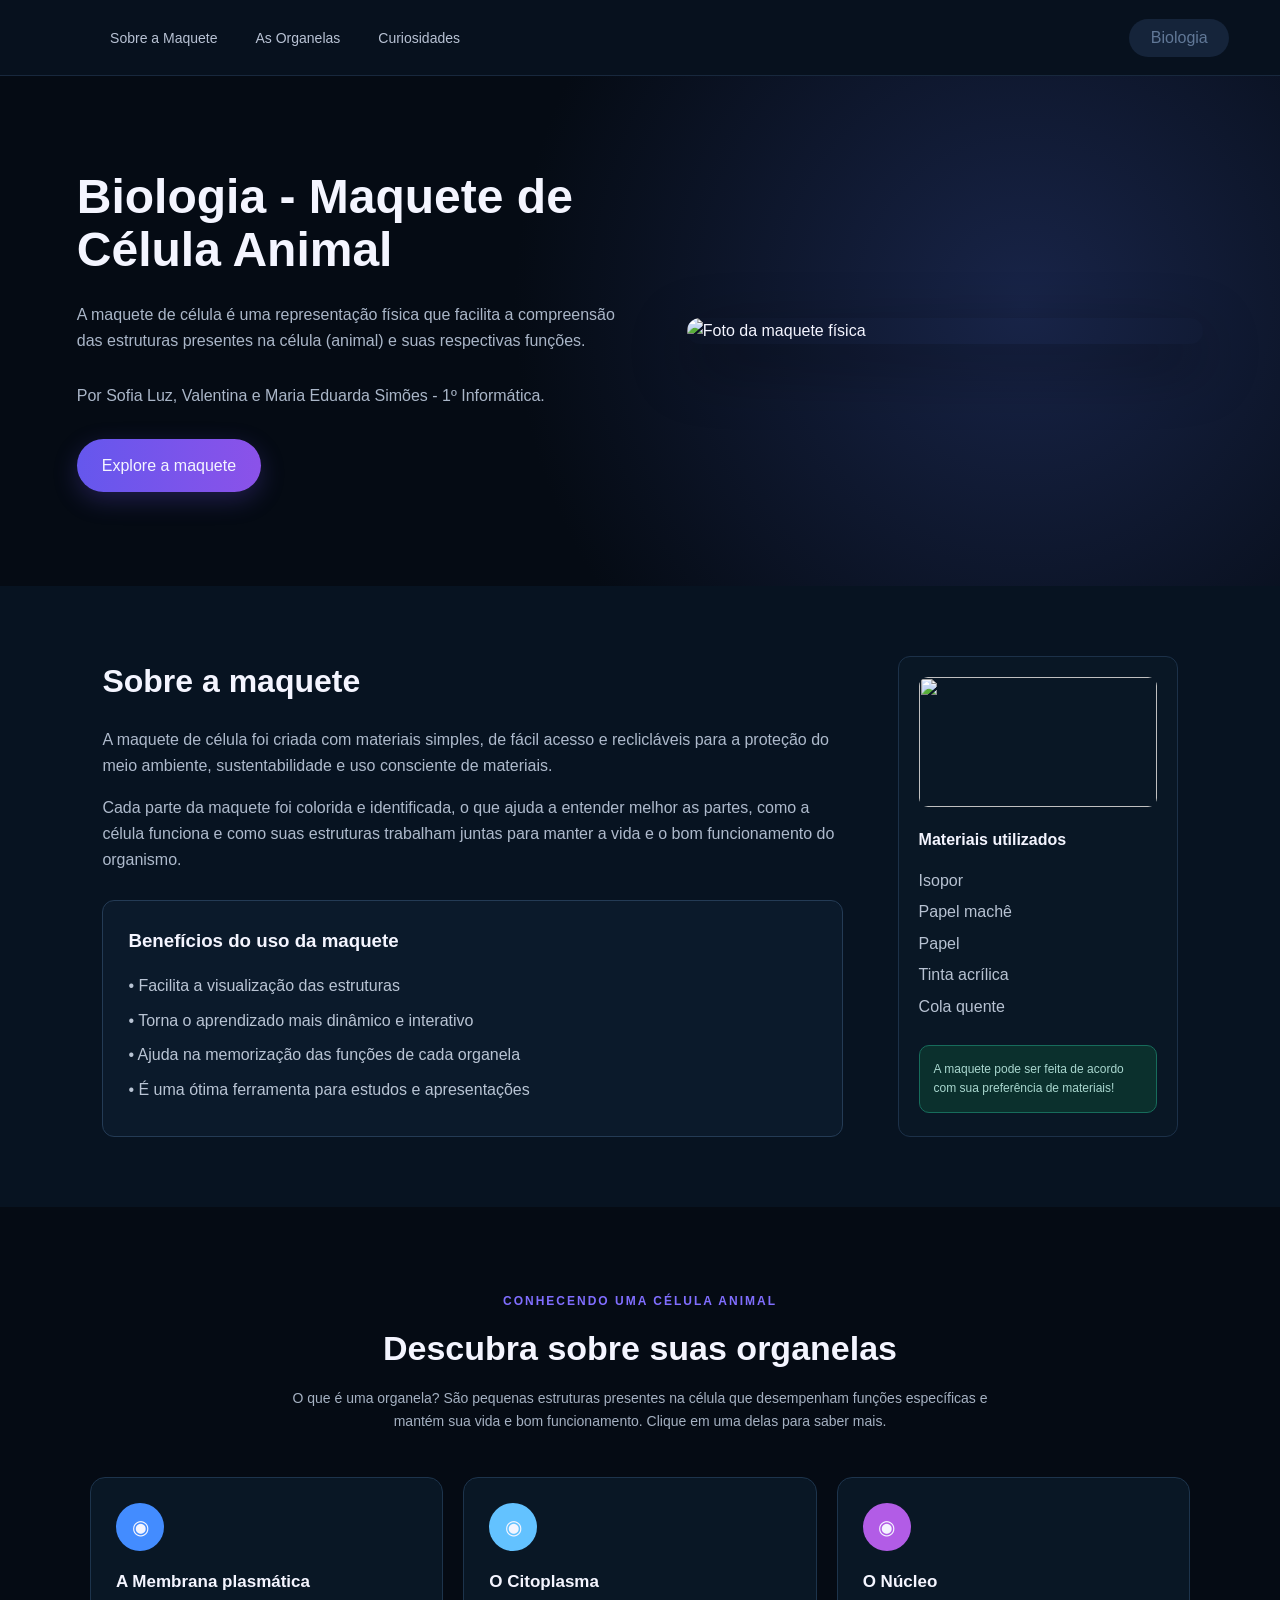
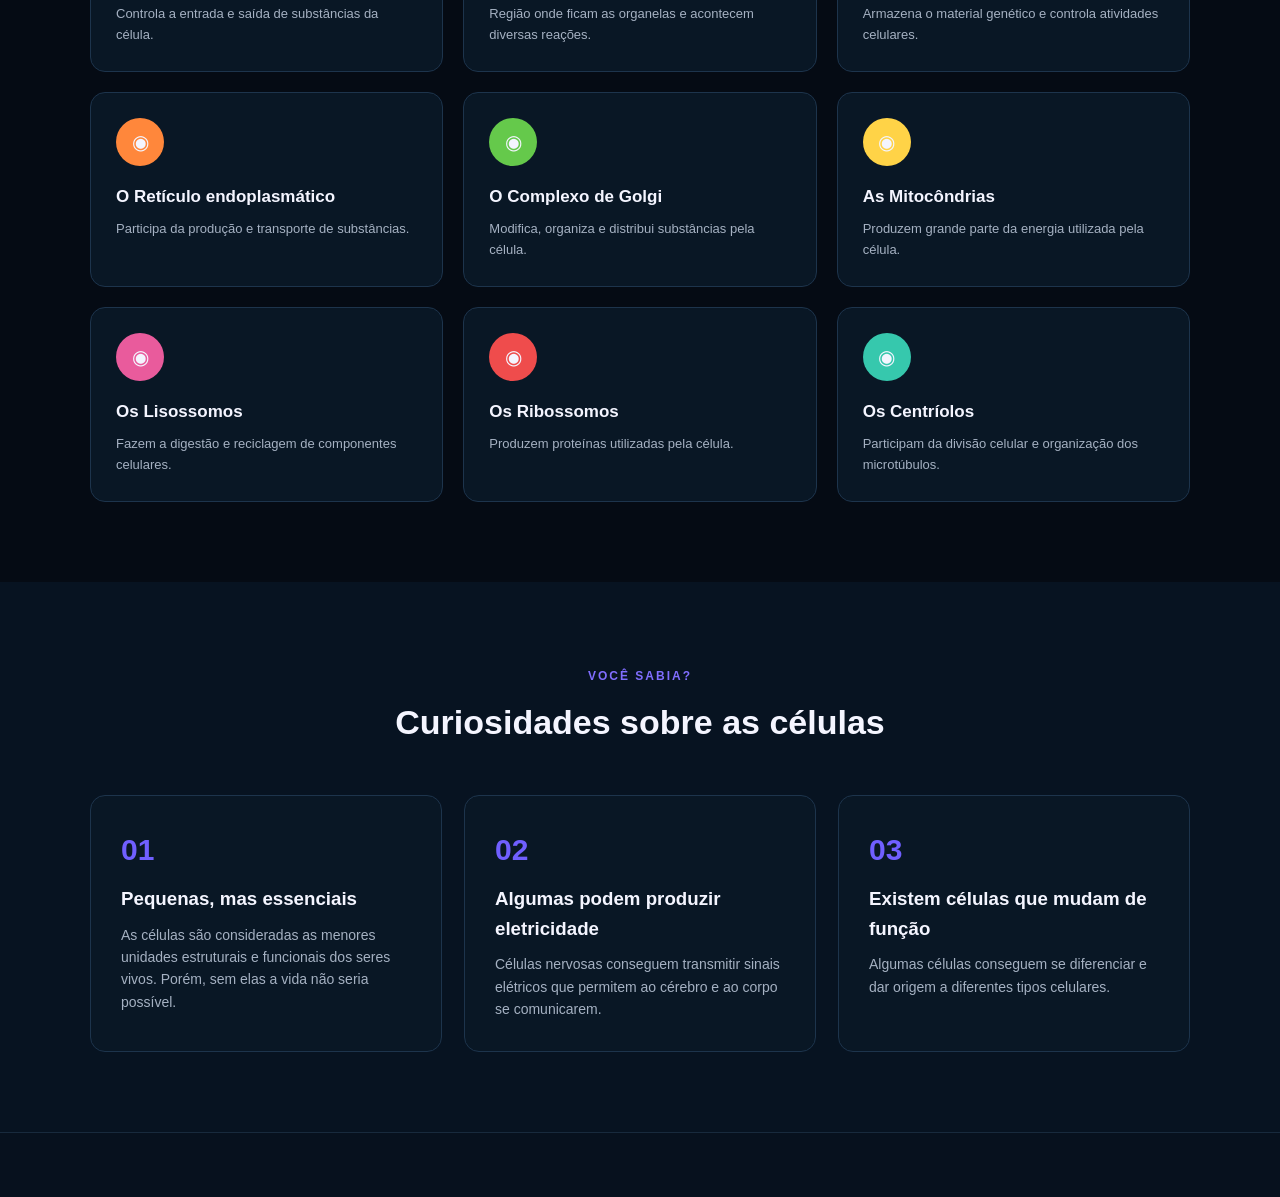
==== corpo/index.html @ db9c807b "maquete de biologia" ====
<!DOCTYPE html>
<html lang="pt-br">

<head>
    <meta charset="UTF-8">
    <meta name="viewport" content="width=device-width, initial-scale=1.0">

    <title>Maquete de Biologia</title>

    <link rel="stylesheet" href="/corpo/style.css">
</head>

<body>

    <header>

        <nav>
            <ul>
                <li><a href="#maquete">Sobre a Maquete</a></li>
                <li><a href="#organelas">As Organelas</a></li>
                <li><a href="#curiosidades">Curiosidades</a></li>
            </ul>
        </nav>

        <div class="busca">
            <p>Biologia</p>
        </div>

    </header>


    <main>

        <section id="inicio" class="hero">

            <div class="hero-texto">
                <h2>
                    Biologia - Maquete de Célula Animal
                </h2>

                <p>
                    A maquete de célula é uma representação física que
                    facilita a compreensão das estruturas presentes na célula (animal)
                    e suas respectivas funções.
                </p>
                <p>
                    Por Sofia Luz, Valentina e Maria Eduarda Simões - 1º Informática.
                </p>

                <a href="#maquete" class="botao">
                    Explore a maquete
                </a>

            </div>


            <div class="hero-imagem">

                <img
                    src="imagens/maquete-celula.jpg"
                    alt="Foto da maquete física">

            </div>

        </section>


        <section id="maquete" class="conteudo-principal">

            <div class="sobre">

                <h2>Sobre a maquete</h2>

                <p>
                    A maquete de célula foi criada com materiais simples,
                    de fácil acesso e reclicláveis para a proteção do
                    meio ambiente, sustentabilidade e uso consciente de materiais.
                </p>

                <p>
                    Cada parte da maquete foi colorida e identificada,
                    o que ajuda a entender melhor as partes, como a célula funciona
                    e como suas estruturas trabalham juntas para manter
                    a vida e o bom funcionamento do organismo.
                </p>

                <div class="caixa-explicacao">

                    <h3>
                        Benefícios do uso da maquete
                    </h3>

                    <ul>
                        <li>• Facilita a visualização das estruturas</li>
                        <li>• Torna o aprendizado mais dinâmico e interativo</li>
                        <li>• Ajuda na memorização das funções de cada organela</li>
                        <li>• É uma ótima ferramenta para estudos e apresentações</li>
                    </ul>

                </div>

            </div>


            <aside class="informacoes">

                <div class="foto-pequena">

                    <img
                        src="imagens/maquete-celula.jpg"

                </div>

                <div class="materiais">

                    <h3>
                        Materiais utilizados
                    </h3>

                    <ul>
                        <li>Isopor</li>
                        <li>Papel machê</li>
                        <li>Papel</li>
                        <li>Tinta acrílica</li>
                        <li>Cola quente</li>
                    </ul>

                </div>

                <div class="aviso">

                    <p>
                        A maquete pode ser feita de acordo com sua
                        preferência de materiais!
                    </p>

                </div>

            </aside>

        </section>


        <section id="organelas" class="secao-organela">

            <div class="titulo-secao">

                <span>CONHECENDO UMA CÉLULA ANIMAL</span>

                <h2>Descubra sobre suas organelas</h2>

                <p>
                    O que é uma organela? São pequenas estruturas presentes na célula que
                    desempenham funções específicas e mantém sua vida e bom funcionamento. Clique em uma delas para saber mais.
                </p>

            </div>


            <div class="cards-organelas">

                <a href="#popup-membrana" class="card-organela">

                    <span class="icone-organela azul">◉</span>

                    <h3>A Membrana plasmática</h3>

                    <p>
                        Controla a entrada e saída de substâncias da célula.
                    </p>

                </a>


                <a href="#popup-citoplasma" class="card-organela">

                    <span class="icone-organela azul-claro">◉</span>

                    <h3>O Citoplasma</h3>

                    <p>
                        Região onde ficam as organelas e acontecem diversas reações.
                    </p>

                </a>


                <a href="#popup-nucleo" class="card-organela">

                    <span class="icone-organela roxa">◉</span>

                    <h3>O Núcleo</h3>

                    <p>
                        Armazena o material genético e controla atividades celulares.
                    </p>

                </a>


                <a href="#popup-reticulo" class="card-organela">

                    <span class="icone-organela laranja">◉</span>

                    <h3>O Retículo endoplasmático</h3>

                    <p>
                        Participa da produção e transporte de substâncias.
                    </p>

                </a>


                <a href="#popup-golgi" class="card-organela">

                    <span class="icone-organela verde">◉</span>

                    <h3>O Complexo de Golgi</h3>

                    <p>
                        Modifica, organiza e distribui substâncias pela célula.
                    </p>

                </a>


                <a href="#popup-mitocondria" class="card-organela">

                    <span class="icone-organela amarela">◉</span>

                    <h3>As Mitocôndrias</h3>

                    <p>
                        Produzem grande parte da energia utilizada pela célula.
                    </p>

                </a>


                <a href="#popup-lisossomos" class="card-organela">

                    <span class="icone-organela rosa">◉</span>

                    <h3>Os Lisossomos</h3>

                    <p>
                        Fazem a digestão e reciclagem de componentes celulares.
                    </p>

                </a>


                <a href="#popup-ribossomos" class="card-organela">

                    <span class="icone-organela vermelha">◉</span>

                    <h3>Os Ribossomos</h3>

                    <p>
                        Produzem proteínas utilizadas pela célula.
                    </p>

                </a>


                <a href="#popup-centriolos" class="card-organela">

                    <span class="icone-organela turquesa">◉</span>

                    <h3>Os Centríolos</h3>

                    <p>
                        Participam da divisão celular e organização dos microtúbulos.
                    </p>

                </a>

            </div>

        </section>


        <section id="curiosidades" class="curiosidades">

            <div class="titulo-secao">

                <span>VOCÊ SABIA?</span>

                <h2>Curiosidades sobre as células</h2>

            </div>


            <div class="curiosidades-grid">

                <div class="curiosidade">

                    <span>01</span>

                    <h3>Pequenas, mas essenciais</h3>

                    <p>
                        As células são consideradas as menores unidades
                        estruturais e funcionais dos seres vivos. Porém, sem elas a vida não seria possível.
                    </p>

                </div>


                <div class="curiosidade">

                    <span>02</span>

                    <h3>Algumas podem produzir eletricidade</h3>

                    <p>
                        Células nervosas conseguem transmitir sinais elétricos
                        que permitem ao cérebro e ao corpo se comunicarem.
                    </p>

                </div>


                <div class="curiosidade">

                    <span>03</span>

                    <h3>Existem células que mudam de função</h3>

                    <p>
                        Algumas células conseguem se diferenciar
                        e dar origem a diferentes tipos celulares.
                    </p>

                </div>

            </div>

        </section>

    </main>


    <footer></footer>


    <div id="popup-membrana" class="popup-fundo">

        <div class="popup">

            <a href="#organelas" class="fechar-popup">×</a>

            <div class="popup-icone azul">◉</div>

            <span class="popup-categoria">ORGANELA</span>

            <h2>A Membrana plasmática</h2>

            <p>
                É responsável por envolver e proteger a célula, além de 
                controlar quais substâncias podem entrar e sair dela. 
                Ela ajuda a manter o equilíbrio interno da célula.
            </p>

        </div>

    </div>


    <div id="popup-citoplasma" class="popup-fundo">

        <div class="popup">

            <a href="#organelas" class="fechar-popup">×</a>

            <div class="popup-icone azul-claro">◉</div>

            <span class="popup-categoria">ESTRUTURA CELULAR</span>

            <h2>O Citoplasma</h2>

            <p>
                É a região localizada entre a membrana plasmática e 
                o núcleo. Nele ficam as organelas e acontecem diversas 
                reações químicas importantes para o funcionamento da célula.
            </p>

        </div>

    </div>


    <div id="popup-nucleo" class="popup-fundo">

        <div class="popup">

            <a href="#organelas" class="fechar-popup">×</a>

            <div class="popup-icone roxa">◉</div>

            <span class="popup-categoria">ORGANELA</span>

            <h2>O Núcleo</h2>

            <p>
                Onde fica a maior parte do material genético (DNA) 
                da célula. Ele coordena diversas atividades celulares 
                e ajuda a controlar o crescimento e a reprodução celular.
            </p>

        </div>

    </div>


    <div id="popup-reticulo" class="popup-fundo">

        <div class="popup">

            <a href="#organelas" class="fechar-popup">×</a>

            <div class="popup-icone laranja">◉</div>

            <span class="popup-categoria">ORGANELA</span>

            <h2>O Retículo endoplasmático</h2>

            <p>
                É como uma rede de canais dentro da célula. 
                O retículo endoplasmático rugoso participa da produção 
                e transporte de proteínas, enquanto o liso atua principalmente 
                na produção de lipídios e em outros processos celulares.
            </p>

        </div>

    </div>


    <div id="popup-golgi" class="popup-fundo">

        <div class="popup">

            <a href="#organelas" class="fechar-popup">×</a>

            <div class="popup-icone verde">◉</div>

            <span class="popup-categoria">ORGANELA</span>

            <h2>O Complexo de Golgi</h2>

            <p>
                Recebe substâncias produzidas pela célula, 
                principalmente proteínas e lipídios, e modifica, 
                organiza e encaminha essas substâncias para diferentes 
                partes da célula ou para fora dela.
            </p>

        </div>

    </div>


    <div id="popup-mitocondria" class="popup-fundo">

        <div class="popup">

            <a href="#organelas" class="fechar-popup">×</a>

            <div class="popup-icone amarela">◉</div>

            <span class="popup-categoria">ORGANELA</span>

            <h2>As Mitocôndrias</h2>

            <p>
                São responsáveis pela maior parte da produção 
                de energia utilizada pela célula. Elas transformam 
                a energia presente nos nutrientes em uma forma que 
                a célula consegue utilizar.
            </p>

        </div>

    </div>


    <div id="popup-lisossomos" class="popup-fundo">

        <div class="popup">

            <a href="#organelas" class="fechar-popup">×</a>

            <div class="popup-icone rosa">◉</div>

            <span class="popup-categoria">ORGANELA</span>

            <h2>Os Lisossomos</h2>

            <p>
                Possuem enzimas capazes de digestionar e decompor 
                substâncias. Eles ajudam a eliminar materiais que 
                não são mais necessários e a reciclar componentes 
                da própria célula.
            </p>

        </div>

    </div>


    <div id="popup-ribossomos" class="popup-fundo">

        <div class="popup">

            <a href="#organelas" class="fechar-popup">×</a>

            <div class="popup-icone vermelha">◉</div>

            <span class="popup-categoria">ORGANELA</span>

            <h2>Os Ribossomos</h2>

            <p>
                São responsáveis pela produção de proteínas, 
                moléculas fundamentais para diversas funções do 
                organismo. Podem estar livres no citoplasma ou 
                ligados ao retículo endoplasmático.
            </p>

        </div>

    </div>


    <div id="popup-centriolos" class="popup-fundo">

        <div class="popup">

            <a href="#organelas" class="fechar-popup">×</a>

            <div class="popup-icone turquesa">◉</div>

            <span class="popup-categoria">ORGANELA</span>

            <h2>Os Centríolos</h2>

            <p>
                Eles participam da divisão celular e ajudam na 
                organização dos microtúbulos. Também estão relacionados 
                à formação de estruturas responsáveis pelo movimento de algumas células.
            </p>

        </div>

    </div>

</body>

</html>
---- corpo/style.css ----
* {
    margin: 0;
    padding: 0;
    box-sizing: border-box;
}

html {
    scroll-behavior: smooth;
}

body {
    font-family: Arial, Helvetica, sans-serif;
    background: #050b14;
    color: #f4f5ff;
    line-height: 1.6;
}

a {
    color: inherit;
    text-decoration: none;
}

ul {
    list-style: none;
}

img {
    max-width: 100%;
    display: block;
}

header {
    width: 100%;
    height: 76px;
    padding: 0 4%;
    display: flex;
    align-items: center;
    justify-content: center;
    background: #07111e;
    border-bottom: 1px solid #18283d;
    position: relative;
}

nav {
    margin-right: auto;
    margin-left: 5%;
}

nav ul {
    display: flex;
    gap: 38px;
}

nav a {
    color: #b8c2d4;
    font-size: 14px;
    transition: 0.3s;
}

nav a:hover {
    color: #ffffff;
}

.busca {
    width: 100px;
    height: 38px;
    padding: 0 22px;
    display: flex;
    align-items: center;
    background: #15243a;
    border-radius: 25px;
    color: #617897;
}

.busca input {
    width: 100%;
    border: none;
    outline: none;
    background: transparent;
    color: white;
}

.busca input::placeholder {
    color: #9ba9bd;
}

.hero {
    min-height: 510px;
    padding: 55px 6%;
    display: flex;
    align-items: center;
    justify-content: space-between;
    gap: 50px;
    background: radial-gradient(circle at 80% 45%, #182448 0%, #050b14 48%);
}

.hero-texto {
    max-width: 560px;
}

.etiqueta {
    display: inline-block;
    padding: 7px 15px;
    margin-bottom: 18px;
    border-radius: 20px;
    background: #202b68;
    color: #8fa7ff;
    font-size: 12px;
    font-weight: bold;
    letter-spacing: 0.5px;
}

.hero h2 {
    font-size: 48px;
    line-height: 1.12;
    margin-bottom: 25px;
}

.hero h2 span {
    background: linear-gradient(90deg, #58a8ff, #b45aff);
    background-clip: text;
    -webkit-background-clip: text;
    color: transparent;
}

.hero p {
    color: #aab6c8;
    font-size: 16px;
    max-width: 550px;
    margin-bottom: 30px;
}

.botao {
    display: inline-block;
    padding: 14px 25px;
    border-radius: 30px;
    background: linear-gradient(90deg, #6557ed, #8b52e9);
    box-shadow: 0 8px 25px rgba(111, 85, 238, 0.25);
    transition: 0.3s;
}

.botao:hover {
    transform: translateY(-3px);
    box-shadow: 0 12px 30px rgba(111, 85, 238, 0.4);
}

.hero-imagem {
    width: 52%;
    max-width: 650px;
    position: relative;
}

.hero-imagem img {
    width: 100%;
    max-height: 430px;
    object-fit: cover;
    border-radius: 18px;
    box-shadow: 0 20px 60px rgba(0, 0, 0, 0.45);
}

.marcacao {
    position: absolute;
    color: white;
    font-size: 14px;
    font-weight: bold;
    text-shadow: 0 2px 5px #000;
}

.nucleo {
    top: 9%;
    right: 16%;
}

.mitocondria {
    top: 28%;
    right: -3%;
}

.membrana {
    bottom: 15%;
    right: -3%;
}

.legenda-maquete {
    bottom: 9%;
    left: -8%;
}

.conteudo-principal {
    padding: 70px 8%;
    display: grid;
    grid-template-columns: 1fr 280px;
    gap: 55px;
    background: #071321;
}

.sobre h2 {
    font-size: 32px;
    margin-bottom: 20px;
}

.sobre > p {
    color: #aebacc;
    margin-bottom: 17px;
    max-width: 750px;
}

.caixa-explicacao {
    margin-top: 28px;
    padding: 25px;
    border: 1px solid #243b55;
    border-radius: 12px;
    background: #0b1a2b;
    max-width: 750px;
}

.caixa-explicacao h3 {
    margin-bottom: 17px;
}

.caixa-explicacao li {
    color: #b9c4d4;
    margin: 9px 0;
}

.informacoes {
    border: 1px solid #1c3149;
    border-radius: 12px;
    padding: 20px;
    background: #091725;
}

.foto-pequena img {
    width: 100%;
    height: 130px;
    object-fit: cover;
    border-radius: 9px;
    margin-bottom: 20px;
}

.informacoes h3 {
    font-size: 16px;
    margin-bottom: 15px;
}

.materiais li {
    color: #b7c2d2;
    margin: 6px 0;
}

.aviso {
    display: flex;
    gap: 10px;
    margin-top: 25px;
    padding: 14px;
    border: 1px solid #176c5b;
    border-radius: 10px;
    background: #0b302d;
}

.aviso span {
    font-size: 20px;
}

.aviso p {
    font-size: 12px;
    color: #a9d7cf;
}

.secao-organela {
    padding: 80px 6%;
    background: #050b14;
}

.titulo-secao {
    text-align: center;
    max-width: 700px;
    margin: 0 auto 45px;
}

.titulo-secao > span {
    color: #806eff;
    font-size: 12px;
    font-weight: bold;
    letter-spacing: 2px;
}

.titulo-secao h2 {
    font-size: 34px;
    margin: 8px 0 12px;
}

.titulo-secao p {
    color: #a5b1c2;
    font-size: 14px;
}

.cards-organelas {
    max-width: 1100px;
    margin: auto;
    display: grid;
    grid-template-columns: repeat(3, 1fr);
    gap: 20px;
}

.card-organela {
    padding: 25px;
    border: 1px solid #1d344c;
    border-radius: 15px;
    background: #091725;
    transition: 0.3s;
}

.card-organela:hover {
    transform: translateY(-5px);
    border-color: #6557ed;
    background: #0d1c2e;
    box-shadow: 0 12px 30px rgba(0, 0, 0, 0.25);
}

.icone-organela {
    width: 48px;
    height: 48px;
    margin-bottom: 17px;
    display: flex;
    align-items: center;
    justify-content: center;
    border-radius: 50%;
    font-size: 20px;
}

.card-organela h3 {
    font-size: 17px;
    margin-bottom: 9px;
}

.card-organela p {
    color: #a5b1c2;
    font-size: 13px;
}

.azul {
    background: #438cff;
}

.azul-claro {
    background: #63c2ff;
}

.roxa {
    background: #b25ce6;
}

.laranja {
    background: #ff873b;
}

.verde {
    background: #65c94b;
}

.amarela {
    background: #ffd347;
}

.rosa {
    background: #e95b9c;
}

.vermelha {
    background: #ef4c4c;
}

.turquesa {
    background: #36c8ad;
}

.curiosidades {
    padding: 80px 6%;
    background: #071321;
}

.curiosidades-grid {
    max-width: 1100px;
    margin: auto;
    display: grid;
    grid-template-columns: repeat(3, 1fr);
    gap: 22px;
}

.curiosidade {
    padding: 30px;
    border-radius: 15px;
    border: 1px solid #1d344c;
    background: #091725;
}

.curiosidade > span {
    font-size: 30px;
    font-weight: bold;
    color: #705fff;
}

.curiosidade h3 {
    margin: 10px 0;
}

.curiosidade p {
    color: #a5b1c2;
    font-size: 14px;
}

footer {
    height: 65px;
    background: #07111e;
    border-top: 1px solid #182a3d;
}

.popup-fundo {
    position: fixed;
    inset: 0;
    background: rgba(2, 7, 15, 0.78);
    backdrop-filter: blur(7px);
    display: none;
    align-items: center;
    justify-content: center;
    padding: 20px;
    z-index: 2000;
}

.popup-fundo:target {
    display: flex;
}

.popup {
    width: 100%;
    max-width: 560px;
    position: relative;
    padding: 40px;
    border: 1px solid #304967;
    border-radius: 20px;
    background: #091725;
    box-shadow: 0 25px 80px rgba(0, 0, 0, 0.6);
    animation: aparecer 0.25s ease;
}

.fechar-popup {
    position: absolute;
    top: 15px;
    right: 18px;
    width: 35px;
    height: 35px;
    border-radius: 50%;
    background: #172940;
    color: #cbd4e1;
    font-size: 25px;
    line-height: 35px;
    text-align: center;
    transition: 0.3s;
}

.fechar-popup:hover {
    background: #6d5bea;
    color: white;
}

.popup-icone {
    width: 55px;
    height: 55px;
    margin-bottom: 20px;
    border-radius: 50%;
    display: flex;
    align-items: center;
    justify-content: center;
    font-size: 25px;
}

.popup-categoria {
    color: #806eff;
    font-size: 11px;
    font-weight: bold;
    letter-spacing: 2px;
}

.popup h2 {
    font-size: 30px;
    margin: 8px 0 15px;
}

.popup p {
    color: #aebacc;
    font-size: 15px;
    line-height: 1.8;
}

@keyframes aparecer {
    from {
        opacity: 0;
        transform: scale(0.94) translateY(15px);
    }

    to {
        opacity: 1;
        transform: scale(1) translateY(0);
    }
}

@media (max-width: 900px) {

    .hero {
        flex-direction: column;
        padding: 50px 6%;
    }

    .hero-imagem {
        width: 100%;
    }

    .conteudo-principal {
        grid-template-columns: 1fr;
    }

    .cards-organelas {
        grid-template-columns: repeat(2, 1fr);
    }

    .curiosidades-grid {
        grid-template-columns: repeat(2, 1fr);
    }
}

@media (max-width: 600px) {

    header {
        height: auto;
        min-height: 76px;
        padding: 15px 5%;
        flex-direction: column;
        gap: 15px;
    }

    nav {
        margin: 0;
        width: 100%;
        overflow-x: auto;
    }

    nav ul {
        min-width: max-content;
        gap: 25px;
    }

    .busca {
        width: 100%;
    }

    .hero h2 {
        font-size: 34px;
    }

    .cards-organelas {
        grid-template-columns: 1fr;
    }

    .curiosidades-grid {
        grid-template-columns: 1fr;
    }

    .popup {
        padding: 30px 25px;
    }

    .popup h2 {
        font-size: 25px;
    }
}
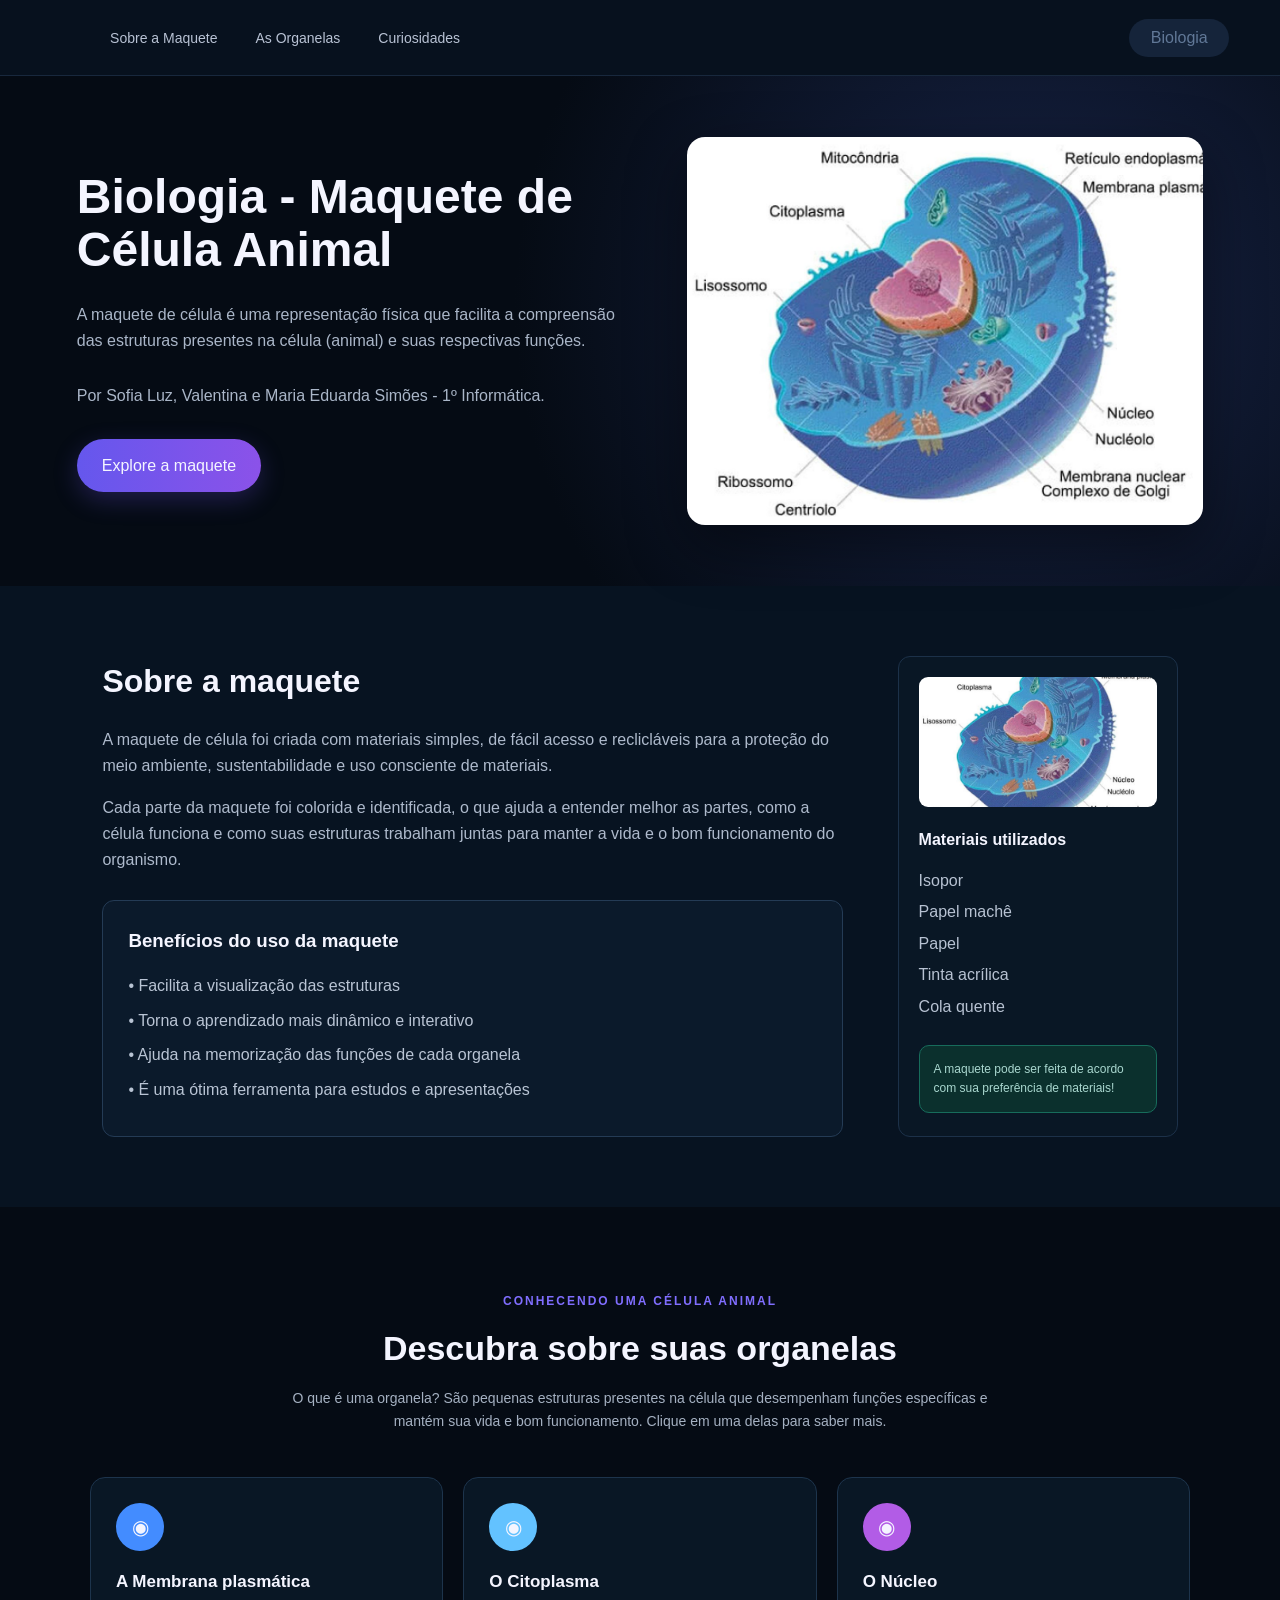
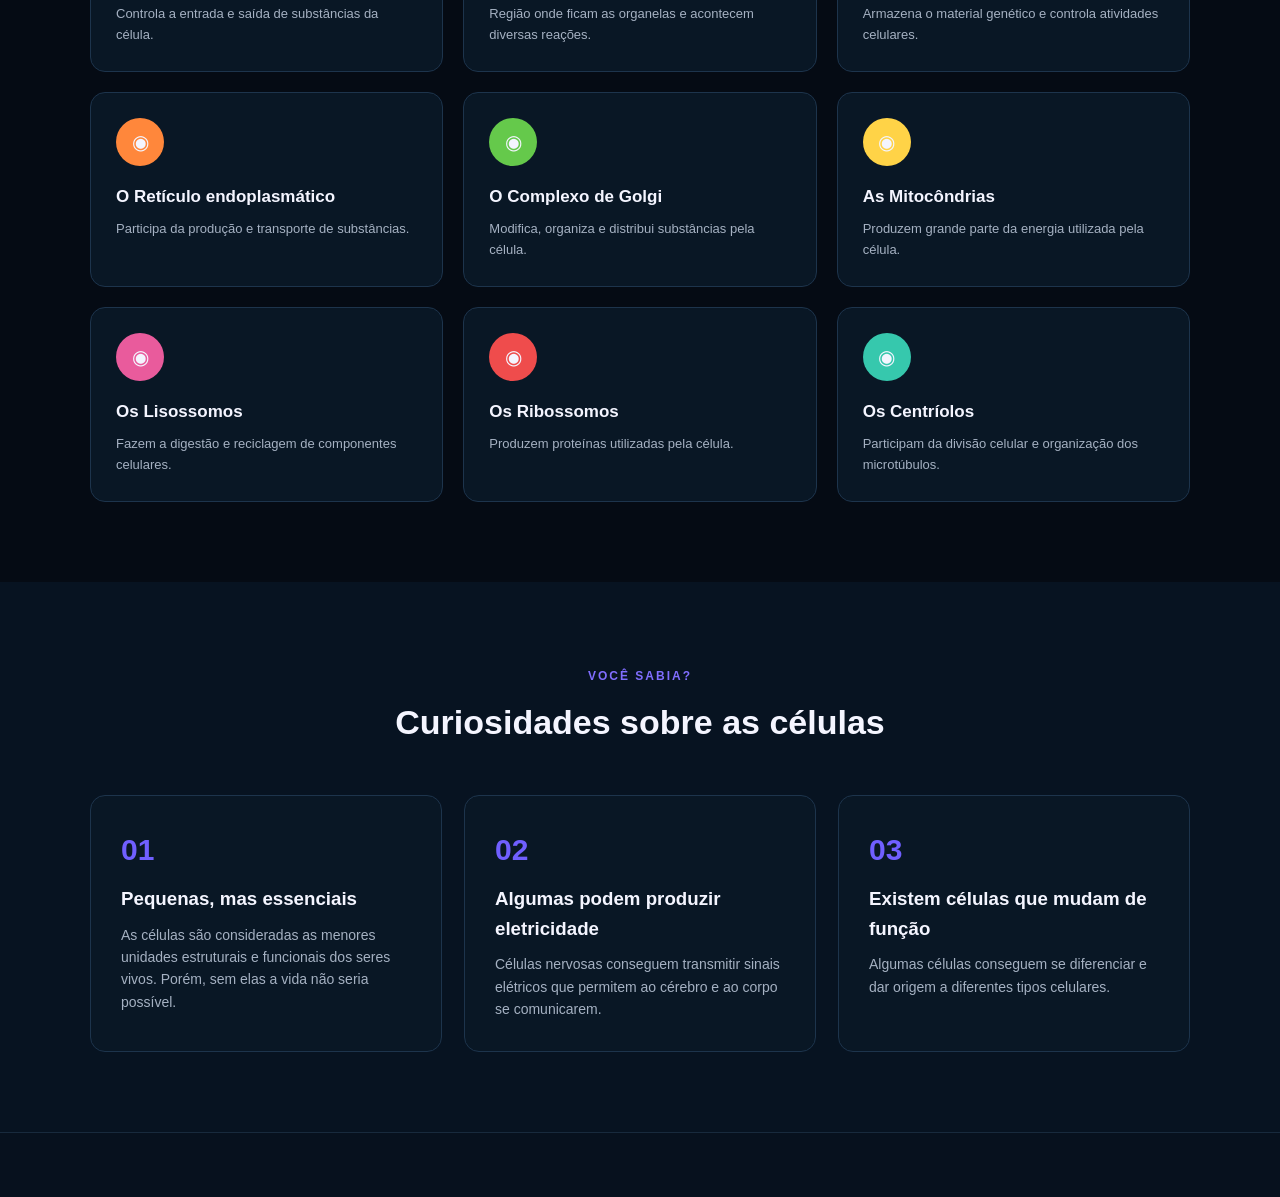
==== commit a6c66a09: "maquete de biologia" ====
--- a/corpo/index.html
+++ b/corpo/index.html
@@ -57,7 +57,7 @@
             <div class="hero-imagem">
 
                 <img
-                    src="imagens/maquete-celula.jpg"
+                    src="/images/image.png"
                     alt="Foto da maquete física">
 
             </div>
@@ -107,7 +107,7 @@
                 <div class="foto-pequena">
 
                     <img
-                        src="imagens/maquete-celula.jpg"
+                        src="/images/image.png"
 
                 </div>
 
